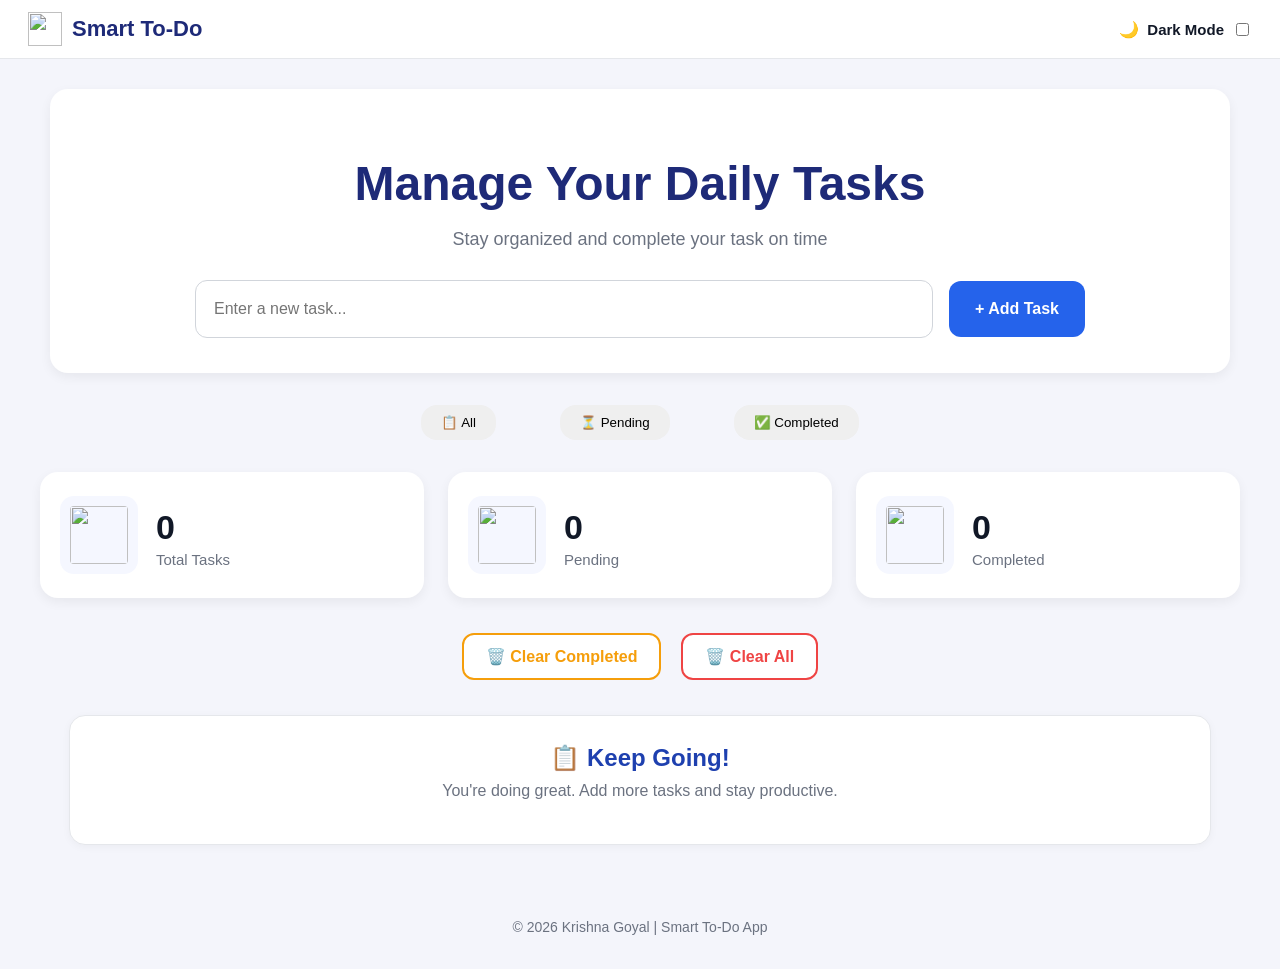
==== Task-2-ToDo/index.html @ f69b4551 "Add files via upload Complete Smart To-Do App project upload" ====
<!DOCTYPE html>
<html lang="en">
<head>
    <meta charset="UTF-8">
    <meta name="viewport" content="width=device-width, initial-scale=1.0">
    <title>Smart To-Do App | Krishna Goyal</title>
    <link rel="styleSheet" href="style.css"/>
</head>
<body>
    <div class="topHeader">
        <div class="topText">
            <img src="/images/logo.png" id="listLogo">
            <p id="topName">Smart To-Do</p>
        </div>
        <div id="darkMode">
            <span>🌙</span>
            <p>Dark Mode</p>
            <input type="checkbox">
        </div>
    </div>
    
    
    <div class="mainCard">
        <h1 id="manageTasks">Manage Your Daily Tasks </h1>
        <div>
            <p id="taskOnTime">Stay organized and complete your task on time </p>
        </div>
        <div id="newTasks">
            <input type="text" placeholder="Enter a new task..." id="searchInput">
            <button id="addtask">+ Add Task</button>
        </div>
        
    </div>

    <div class="filterButtons">
        <button class="taskShows" id="allBtn" >📋 All</button>
        <button class="taskShows" id="pendingBtn" >⏳ Pending</button>
        <button class="taskShows" id="completedBtn">✅ Completed</button>
    </div>

    <div class="taskStat">
        <div class="box">
            <img src="images/taskLogo.png" class="statIcon">
            <div class="statText">
                <h2 id="totalCount">6</h2>
                <p id="totalCount">Total Tasks</p>
            </div>
            
        </div>
        <div class="box">
            <img src="images/pendingLogo.png" class="statIcon">
            <div class="statText">
                <h2 id="pendingCount">6</h2>
                <p id="pendingCount">Pending</p>
            </div>
            
        </div>
        <div class="box">
            <img src="images/completeLogo.png" class="statIcon">
            <div class="statText">
                <h2 id="completedCount">0</h2>
                <p id="completedCount">Completed</p>
            </div>
            
        </div>
    </div>

    <div class="listSection">
        <div class="doWork">
            <input type="checkbox" class="check" >
            <p>Learn JavaScript Basics</p>
            <div class="rightSide">
                <p class="taskTime">📅 28 Jul 2026, 10:00 AM</p>
                <button class="deleteBtn">🗑️</button>
            </div>
        </div>

        <div class="doWork">
            <input type="checkbox" class="check" >
            <p>Build To-Do App List</p>
            <div class="rightSide">
                <p class="taskTime">📅 28 Jul 2026, 10:00 AM</p>
                <button class="deleteBtn">🗑️</button>
            </div>
        </div>

        <div class="doWork">
            <input type="checkbox" class="check" >
            <p>Complete HTML & CSS Course</p>
            <div class="rightSide">
                <p class="taskTime">📅 28 Jul 2026, 10:00 AM</p>
                <button class="deleteBtn">🗑️</button>
            </div>
        </div>

        <div class="doWork">
            <input type="checkbox" class="check" >
            <p>Practice DOM Manipulation</p>
            <div class="rightSide">
                <p class="taskTime">📅 28 Jul 2026, 10:00 AM</p>
                <button class="deleteBtn">🗑️</button>
            </div>
        </div>

        <div class="doWork">
            <input type="checkbox"  class="check">
            <p>Go for Walk</p>
            <div class="rightSide">
                <p class="taskTime">📅 28 Jul 2026, 10:00 AM</p>
                <button class="deleteBtn">🗑️</button>
            </div>
        </div>

        <div class="doWork">
            <input type="checkbox" class="check" >
            <p>Read a Book</p>
            <div class="rightSide">
                <p class="taskTime">📅 28 Jul 2026, 10:00 AM</p>
                <button class="deleteBtn">🗑️</button>
            </div>
        </div>

    </div>

    <div class="clearBtns">
        <div class="compClear">
            <button id="clearComplete">🗑️ Clear Completed</button>
        </div>
        <div class="allClear">
            <button id="clearAll">🗑️ Clear All</button>
        </div>
    </div>
    <div class="keepGoing">
        <h4>📋 Keep Going!</h4>
        <p>You're doing great. Add more tasks and stay productive.</p>
    </div>

    <footer class="footer">
        <p> © 2026 Krishna Goyal | Smart To-Do App</p>
    </footer>
    <script src="script.js"></script>
</body>
</html>
---- Task-2-ToDo/style.css ----
body{
    margin: 0;
    background: #f5f6fb;
    font-family: Arial, sans-serif;
}

/* Top Header */
.topHeader{
    width: 100%;
    background: white;
    display: flex;
    justify-content: space-between;
    align-items: center;
    padding: 12px 28px;
    box-sizing: border-box;
    border-bottom: 1px solid #e5e7eb;
}

/* Left side */
.topText{
    display: flex;
    align-items: center;
    gap: 10px;
}

#listLogo{
    width: 34px;
    height: 34px;
}

#topName{
    margin: 0;
    font-size: 22px;
    font-weight: 700;
    color: #1e2a78;
}

/* Right side */
#darkMode{
    display: flex;
    align-items: center;
    gap: 8px;
}

#darkMode p{
    margin: 0;
    font-size: 15px;
    font-weight: 600;
    color: #111827;
}


body{
    background: #f4f5fb;
    margin: 0;
    font-family: Arial, sans-serif;
}

.mainCard{
    width: 90%;
    max-width: 1100px;
    margin: 30px auto;
    background: white;
    border-radius: 18px;
    padding: 35px 40px;
    text-align: center;
    box-shadow: 0 4px 12px rgba(0,0,0,0.06);
}

#manageTasks{
    color: #1e2a78;
    font-size: 48px;
    font-weight: 700;
    margin-bottom: 10px;
}

#taskOnTime{
    color: #6b7280;
    font-size: 18px;
    margin-bottom: 30px;
}

#newTasks{
    display: flex;
    justify-content: center;
    align-items: center;
    gap: 16px;
    flex-wrap: wrap;
}

#searchInput{
    width: 70%;
    max-width: 700px;
    height: 56px;
    border: 1px solid #d1d5db;
    border-radius: 12px;
    padding: 0 18px;
    font-size: 16px;
    outline: none;
}

#searchInput:focus{
    border-color: #2563eb;
}

#addtask{
    height: 56px;
    padding: 0 26px;
    border: none;
    border-radius: 12px;
    background: #2563eb;
    color: white;
    font-size: 16px;
    font-weight: 600;
    cursor: pointer;
}

#addtask:hover{
    background: #1d4ed8;
}

.filterButtons{
    display: flex;
    justify-content: center;
    align-items: center;
    gap: 4rem;
    margin: 2rem;
}

.taskShows{
    padding: 10px 20px;
    border-radius: 1rem;
    border: none;
}

.taskShows:hover{
    cursor: pointer;
    background-color: blue;
    color: aliceblue;
}

.taskStat{
    display: flex;
    justify-content: center;
    gap: 24px;
    margin: 30px auto;
    max-width: 1200px;
}

.box{
    flex: 1;
    display: flex;
    align-items: center;
    gap: 18px;
    background: white;
    padding: 24px 20px;
    border-radius: 18px;
    box-shadow: 0 4px 12px rgba(0,0,0,0.06);
    min-width: 220px;
}

.statIcon{
    width: 58px;
    height: 58px;
    object-fit: contain;
    background: #f5f7ff;
    padding: 10px;
    border-radius: 14px;
}

.statText h2{
    margin: 0;
    font-size: 32px;
    color: #111827;
}

.statText p{
    margin: 4px 0 0;
    font-size: 15px;
    color: #6b7280;
}

.statTitle{
    margin: 0;
    font-size: 16px;
    color: #6b7280;
    font-weight: 500;
}

.box h2{
    margin: 6px 0 0;
    font-size: 34px;
    color: #111827;
}

.doWork{
    display: flex;
    justify-content: center;
    align-items: center;
    gap: 3rem;
}

.doWork{
    display: flex;
    align-items: center;
    justify-content: space-between;
    padding: 15px;
    border-bottom: 1px solid #eee;
}

.rightSide{
    display: flex;
    align-items: center;
    gap: 12px;
}

.taskTime{
    font-size: 14px;
    color: #6b7280;
}

.deleteBtn{
    width: 34px;
    height: 34px;
    border: none;
    border-radius: 8px;
    background: #fff1f2;
    cursor: pointer;
    font-size: 15px;
}

.deleteBtn:hover{
    background: #ef4444;
    color: white;
}

.clearBtns{
    display: flex;
    justify-content: center;
    gap: 20px;
    margin: 35px 0;
}

#clearComplete,
#clearAll{
    padding: 12px 22px;
    border-radius: 12px;
    font-size: 16px;
    font-weight: 600;
    cursor: pointer;
    background: white;
}

/* Orange button */
#clearComplete{
    border: 2px solid #f59e0b;
    color: #f59e0b;
}

#clearComplete:hover{
    background: #f59e0b;
    color: white;
}

/* Red button */
#clearAll{
    border: 2px solid #ef4444;
    color: #ef4444;
}

#clearAll:hover{
    background: #ef4444;
    color: white;
}

/* Keep Going card */
.keepGoing{
    width: 90%;
    max-width: 1100px;
    margin: 20px auto 40px;
    background: white;
    border: 1px solid #e5e7eb;
    border-radius: 16px;
    text-align: center;
    padding: 28px 20px;
    box-shadow: 0 2px 8px rgba(0,0,0,0.04);
}

.keepGoing h4{
    margin: 0;
    font-size: 24px;
    color: #1e40af;
}

.keepGoing p{
    margin-top: 10px;
    color: #6b7280;
    font-size: 16px;
}

.completed p{
    text-decoration: line-through;
    color: #9ca3af ;
}

.footer{
    text-align: center;
    padding: 20px;
    color: #6b7280;
    font-size: 14px;
}
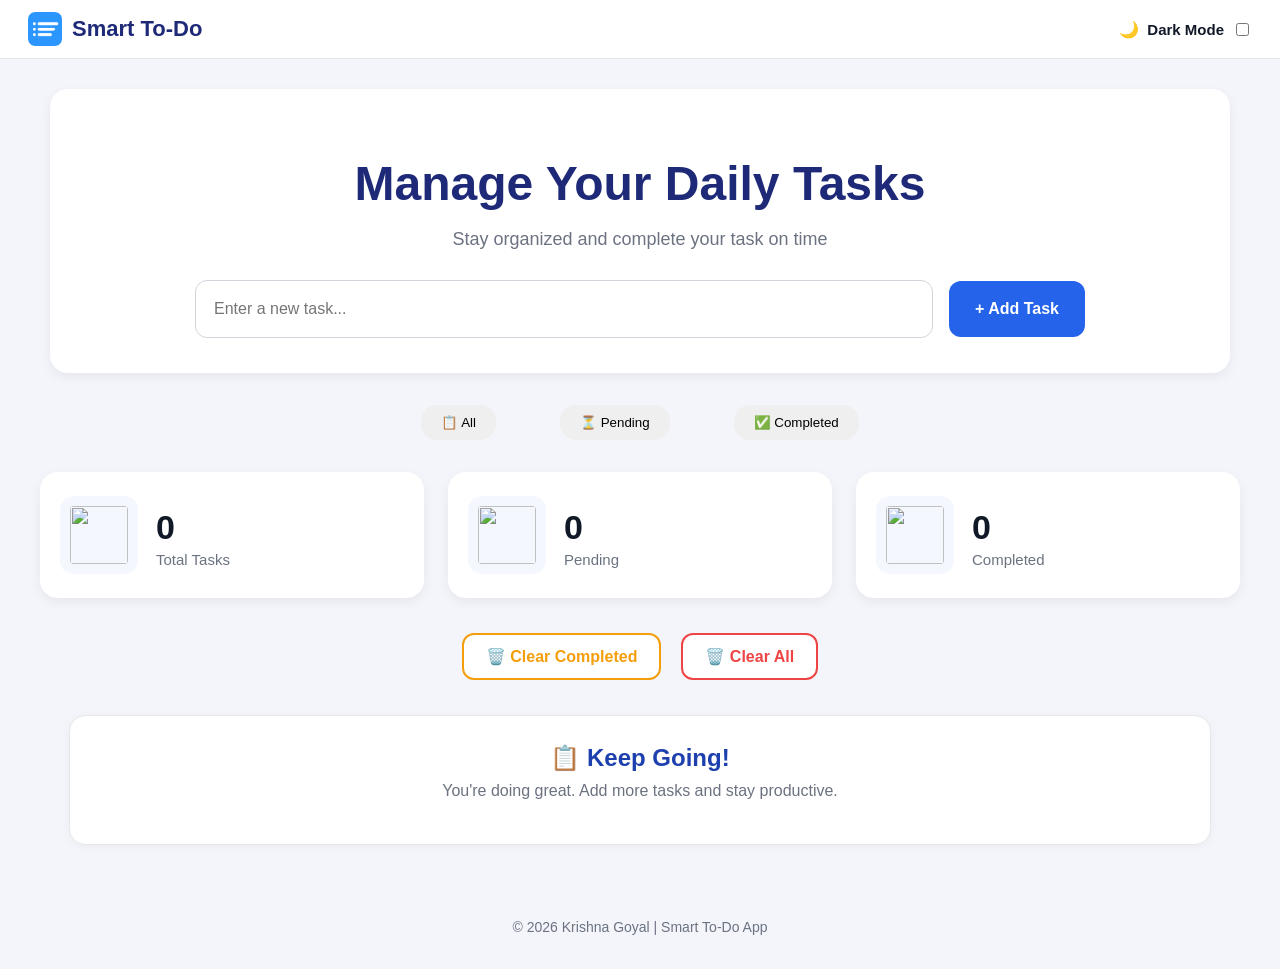
==== commit ee5b5968: "Update index.html" ====
--- a/Task-2-ToDo/index.html
+++ b/Task-2-ToDo/index.html
@@ -9,7 +9,7 @@
 <body>
     <div class="topHeader">
         <div class="topText">
-            <img src="/images/logo.png" id="listLogo">
+            <img src="logo.png" id="listLogo">
             <p id="topName">Smart To-Do</p>
         </div>
         <div id="darkMode">
@@ -140,4 +140,4 @@
     </footer>
     <script src="script.js"></script>
 </body>
-</html>+</html>
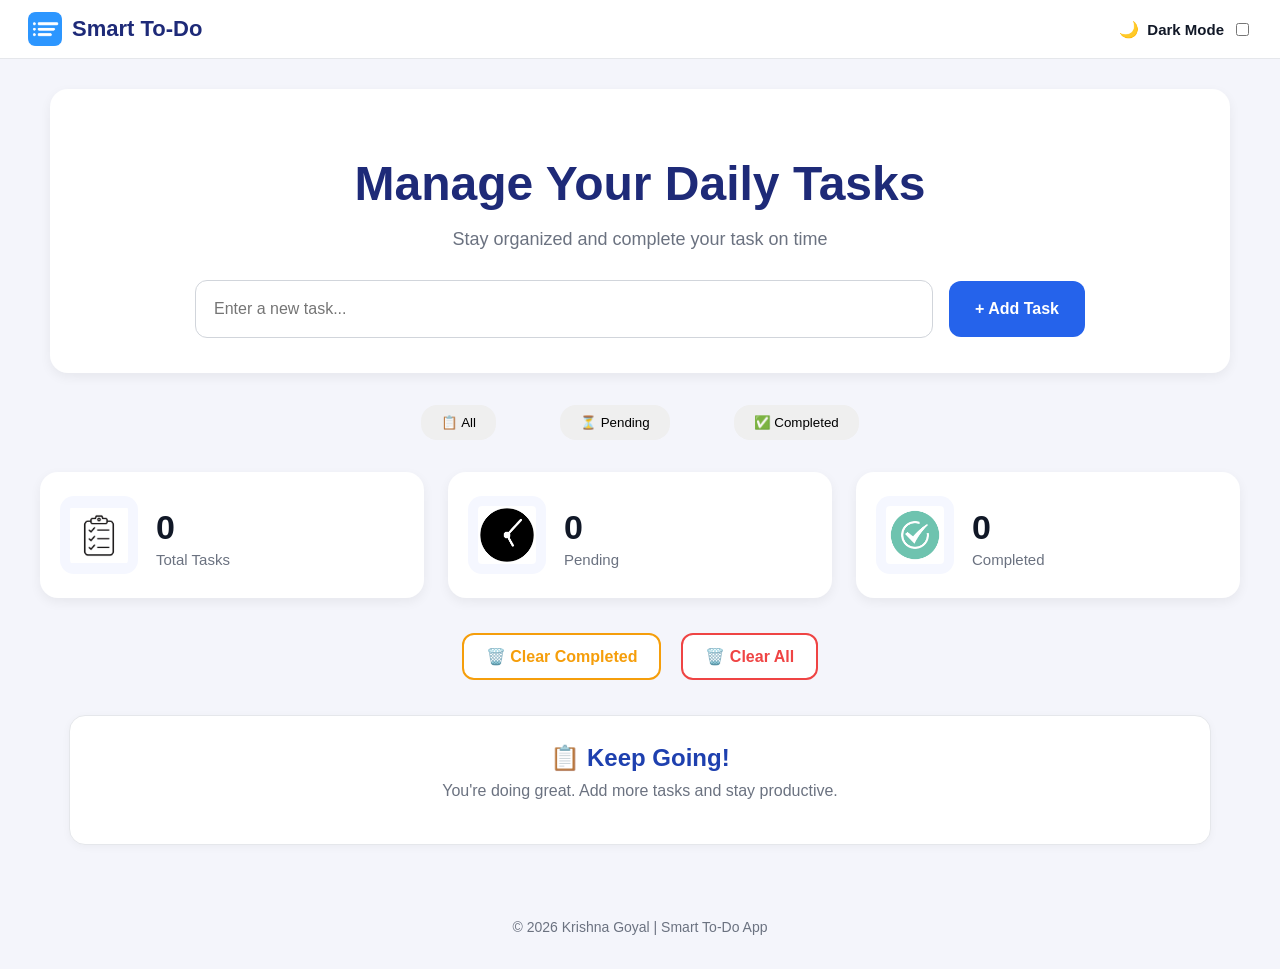
==== commit 664f7a22: "Update index.html" ====
--- a/Task-2-ToDo/index.html
+++ b/Task-2-ToDo/index.html
@@ -40,7 +40,7 @@
 
     <div class="taskStat">
         <div class="box">
-            <img src="images/taskLogo.png" class="statIcon">
+            <img src="taskLogo.png" class="statIcon">
             <div class="statText">
                 <h2 id="totalCount">6</h2>
                 <p id="totalCount">Total Tasks</p>
@@ -48,7 +48,7 @@
             
         </div>
         <div class="box">
-            <img src="images/pendingLogo.png" class="statIcon">
+            <img src="pendingLogo.png" class="statIcon">
             <div class="statText">
                 <h2 id="pendingCount">6</h2>
                 <p id="pendingCount">Pending</p>
@@ -56,7 +56,7 @@
             
         </div>
         <div class="box">
-            <img src="images/completeLogo.png" class="statIcon">
+            <img src="completeLogo.png" class="statIcon">
             <div class="statText">
                 <h2 id="completedCount">0</h2>
                 <p id="completedCount">Completed</p>
